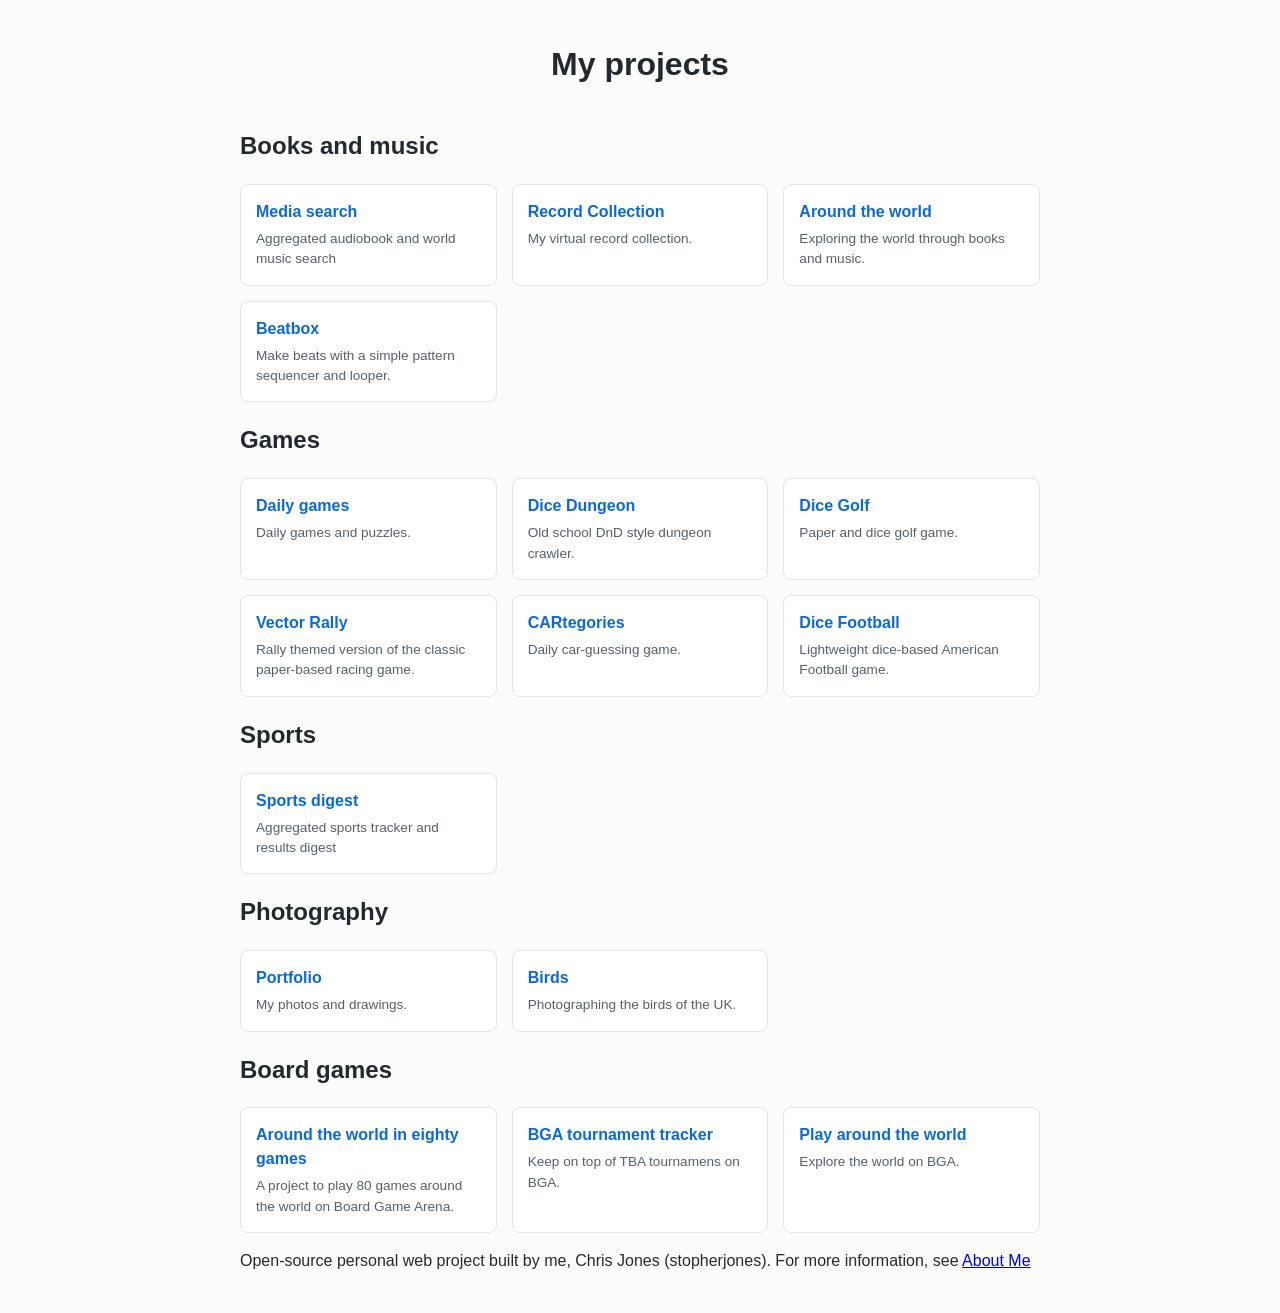
==== index.html @ 6e975156 "Reorganize sections and add new game entries" ====
<!DOCTYPE html>
<html lang="en">

<head>
    <meta charset="UTF-8">
    <meta name="viewport" content="width=device-width, initial-scale=1.0">
    <title>Projects | stopherjones</title>
    <link rel="icon" href="favicon.jpg" type="image/jpg">
    <link rel="stylesheet" href="style.css">
    <meta name="google-site-verification" content="z9n0lhtaop9VH_-yYuA5LYSZueR5IFPOXtmz3ffvnMw" />
</head>

<body>
    <header>
        <h1>My projects</h1>
    </header>

    <main>
        <section class="section-group">
            <h2>Books and music</h2>
            <div class="grid">
                <a href="https://stopherjones.github.io/media-search/" class="card">
                    <h3>Media search</h3>
                    <p>Aggregated audiobook and world music search</p>
                </a>

                <a href="https://stopherjones.github.io/record-collection/" class="card">
                    <h3>Record Collection</h3>
                    <p>My virtual record collection.</p>
                </a>

                <a href="https://stopherjones.github.io/around-the-world/" class="card">
                    <h3>Around the world</h3>
                    <p>Exploring the world through books and music.</p>
                </a>

                <a href="https://stopherjones.github.io/beatbox/" class="card">
                    <h3>Beatbox</h3>
                    <p>Make beats with a simple pattern sequencer and looper.</p>
                </a>
            </div>
        </section>

        <section class="section-group">
            <h2>Games</h2>
            <div class="grid">
                <a href="https://stopherjones.github.io/daily-games/" class="card">
                    <h3>Daily games</h3>
                    <p>Daily games and puzzles.</p>
                </a>

                <a href="https://stopherjones.github.io/dice-dungeon/" class="card">
                    <h3>Dice Dungeon</h3>
                    <p>Old school DnD style dungeon crawler.</p>
                </a>

                <a href="https://stopherjones.github.io/paper-golf/" class="card">
                    <h3>Dice Golf</h3>
                    <p>Paper and dice golf game.</p>
                </a>

                <a href="https://stopherjones.github.io/vector-rally/" class="card">
                    <h3>Vector Rally</h3>
                    <p>Rally themed version of the classic paper-based racing game.</p>
                </a>

                <a href="https://cartegories.netlify.app/" class="card">
                    <h3>CARtegories</h3>
                    <p>Daily car-guessing game.</p>
                </a>

                <a href="https://stopherjones.github.io/dice-football/" class="card">
                    <h3>Dice Football</h3>
                    <p>Lightweight dice-based American Football game.</p>
                </a>
            </div>
        </section>

                <section class="section-group">
            <h2>Sports</h2>
            <div class="grid">
                <a href="https://stopherjones.github.io/sports-digest/" class="card">
                    <h3>Sports digest</h3>
                    <p>Aggregated sports tracker and results digest</p>
                </a>
            </div>
        </section>

        <section class="section-group">
            <h2>Photography</h2>
            <div class="grid">
                <a href="https://stopherjones.github.io/portfolio/" class="card">
                    <h3>Portfolio</h3>
                    <p>My photos and drawings.</p>
                </a>

                <a href="https://stopherjones.github.io/birds/" class="card">
                    <h3>Birds</h3>
                    <p>Photographing the birds of the UK.</p>
                </a>
            </div>
        </section>

        <section class="section-group">
            <h2>Board games</h2>
            <div class="grid">
                <a href="https://stopherjones.github.io/around-the-world-in-eighty-games/" class="card">
                    <h3>Around the world in eighty games</h3>
                    <p>A project to play 80 games around the world on Board Game Arena.</p>
                </a>

                <a href="https://stopherjones.github.io/BGA-tournaments/" class="card">
                    <h3>BGA tournament tracker</h3>
                    <p>Keep on top of TBA tournamens on BGA.</p>
                </a>

                <a href="https://stopherjones.github.io/play-around-the-world/" class="card">
                    <h3>Play around the world</h3>
                    <p>Explore the world on BGA.</p>
                </a>
            </div>
        </section>
    </main>

    <footer>
        <p>Open-source personal web project built by me, Chris Jones (stopherjones). For more information, see <a href="https://stopherjones.github.io/about.html">About Me</a></p>
    </footer>
</body>

</html>
---- style.css ----
/* Core Page Layout */
body {
    font-family: -apple-system, BlinkMacSystemFont, "Segoe UI", Roboto, sans-serif;
    line-height: 1.5;
    max-width: 800px;
    margin: 40px auto;
    padding: 0 20px;
    background-color: #fcfcfc;
    color: #24292f;
}

h1 { 
    text-align: center; 
    margin-bottom: 40px; 
}

p {
    margin-bottom: 16px;
    color: #24292f;
}

/* About Page List Layout (.badge-list) */
.badge-list {
    list-style: none;
    padding: 0;
    margin: 24px 0 32px 0;
}

.badge-list li {
    margin-bottom: 12px;
    font-size: 0.95rem;
    color: #57606a;
}

/* Text links using class="card" inside list items */
.badge-list .card {
    color: #0969da;
    text-decoration: none;
    border: none;
    padding: 0;
    background: transparent;
}

.badge-list .card:hover {
    text-decoration: underline;
}

/* Button Styling (.btn) */
.btn {
    display: inline-block;
    margin-top: 12px;
    padding: 8px 16px;
    background-color: #0969da;
    color: #ffffff;
    text-decoration: none;
    border-radius: 6px;
    font-weight: 500;
    font-size: 0.9rem;
    transition: background-color 0.2s;
}

.btn:hover {
    background-color: #0451a5;
    color: #ffffff;
}

/* Index Page Grid Layout (Preserved) */
.grid {
    display: grid;
    grid-template-columns: repeat(auto-fill, minmax(220px, 1fr));
    gap: 15px;
}

.grid .card {
    display: block;
    background: white;
    padding: 15px;
    border-radius: 8px;
    border: 1px solid #e1e4e8;
    text-decoration: none;
    color: #24292f;
    transition: border-color 0.2s;
}

.grid .card:hover {
    border-color: #0969da;
}

.grid .card h3 {
    margin: 0 0 5px 0;
    font-size: 1rem;
    color: #0969da;
}

.grid .card p {
    margin: 0;
    font-size: 0.85rem;
    color: #57606a;
}
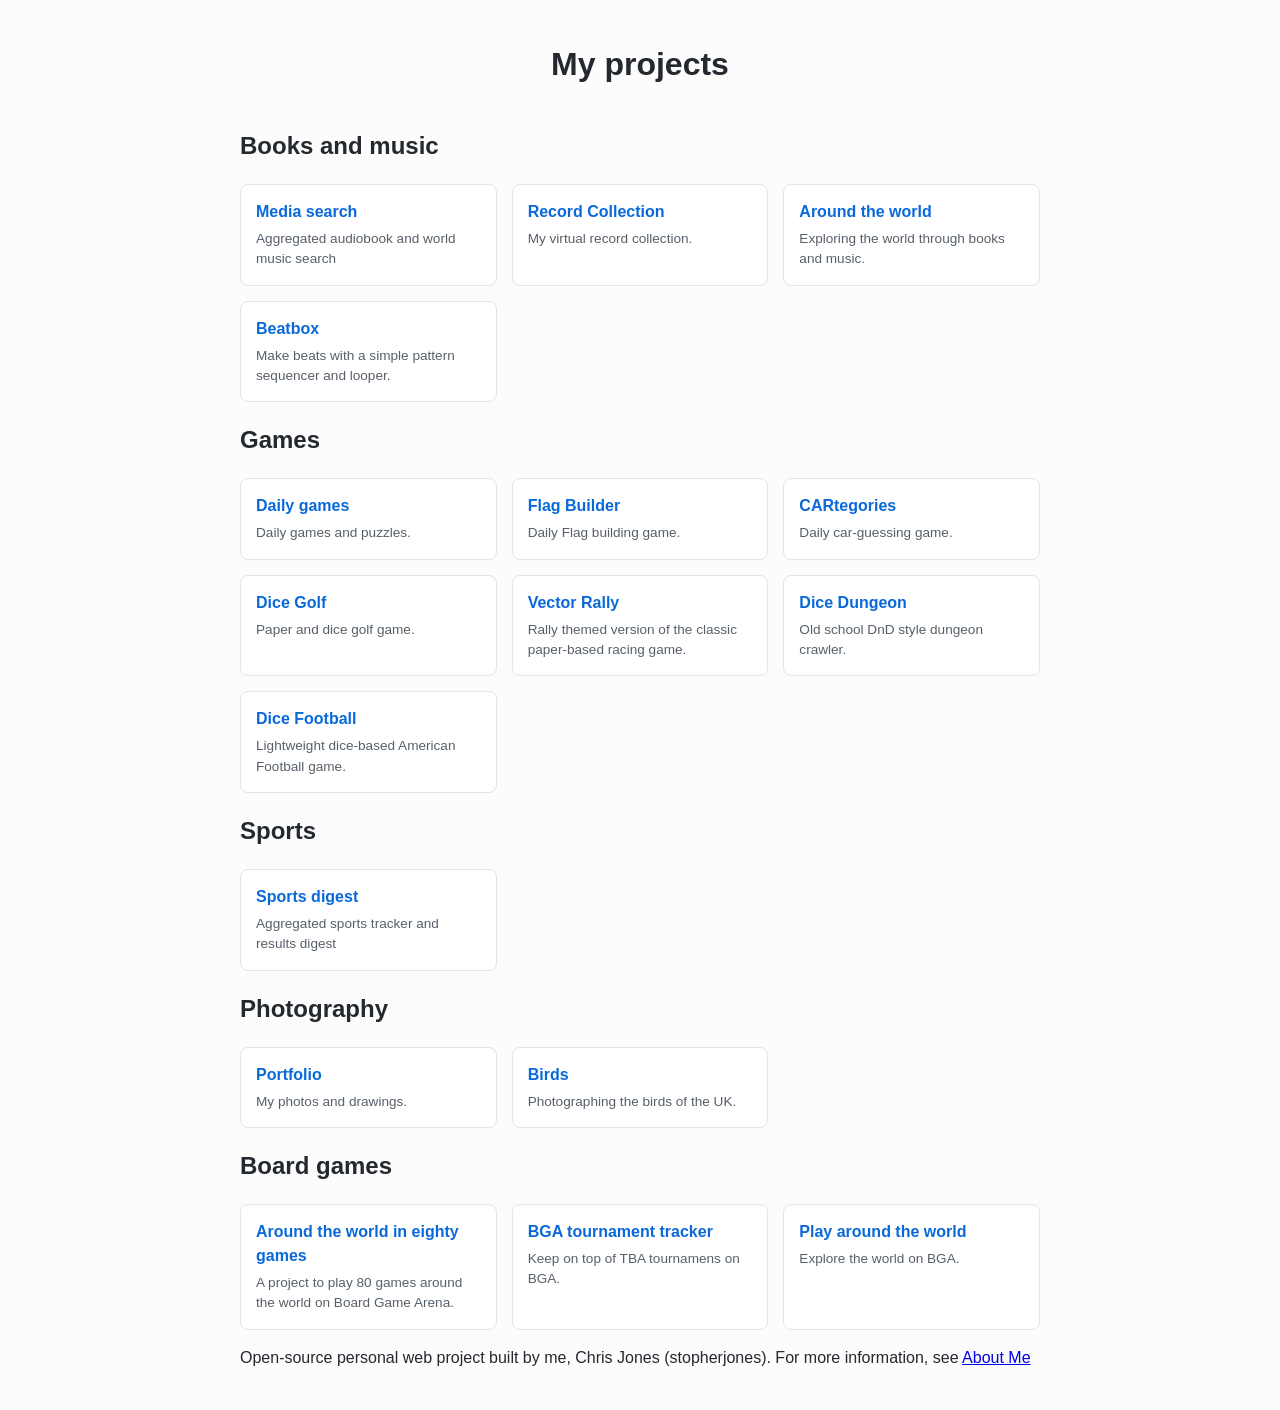
==== commit c742c50f: "Add Flag Builder" ====
--- a/index.html
+++ b/index.html
@@ -49,9 +49,14 @@
                     <p>Daily games and puzzles.</p>
                 </a>
 
-                <a href="https://stopherjones.github.io/dice-dungeon/" class="card">
-                    <h3>Dice Dungeon</h3>
-                    <p>Old school DnD style dungeon crawler.</p>
+                <a href="https://stopherjones.github.io/flag-builder/" class="card">
+                    <h3>Flag Builder</h3>
+                    <p>Daily Flag building game.</p>
+                </a>
+
+                <a href="https://cartegories.netlify.app/" class="card">
+                    <h3>CARtegories</h3>
+                    <p>Daily car-guessing game.</p>
                 </a>
 
                 <a href="https://stopherjones.github.io/paper-golf/" class="card">
@@ -64,9 +69,9 @@
                     <p>Rally themed version of the classic paper-based racing game.</p>
                 </a>
 
-                <a href="https://cartegories.netlify.app/" class="card">
-                    <h3>CARtegories</h3>
-                    <p>Daily car-guessing game.</p>
+                <a href="https://stopherjones.github.io/dice-dungeon/" class="card">
+                    <h3>Dice Dungeon</h3>
+                    <p>Old school DnD style dungeon crawler.</p>
                 </a>
 
                 <a href="https://stopherjones.github.io/dice-football/" class="card">
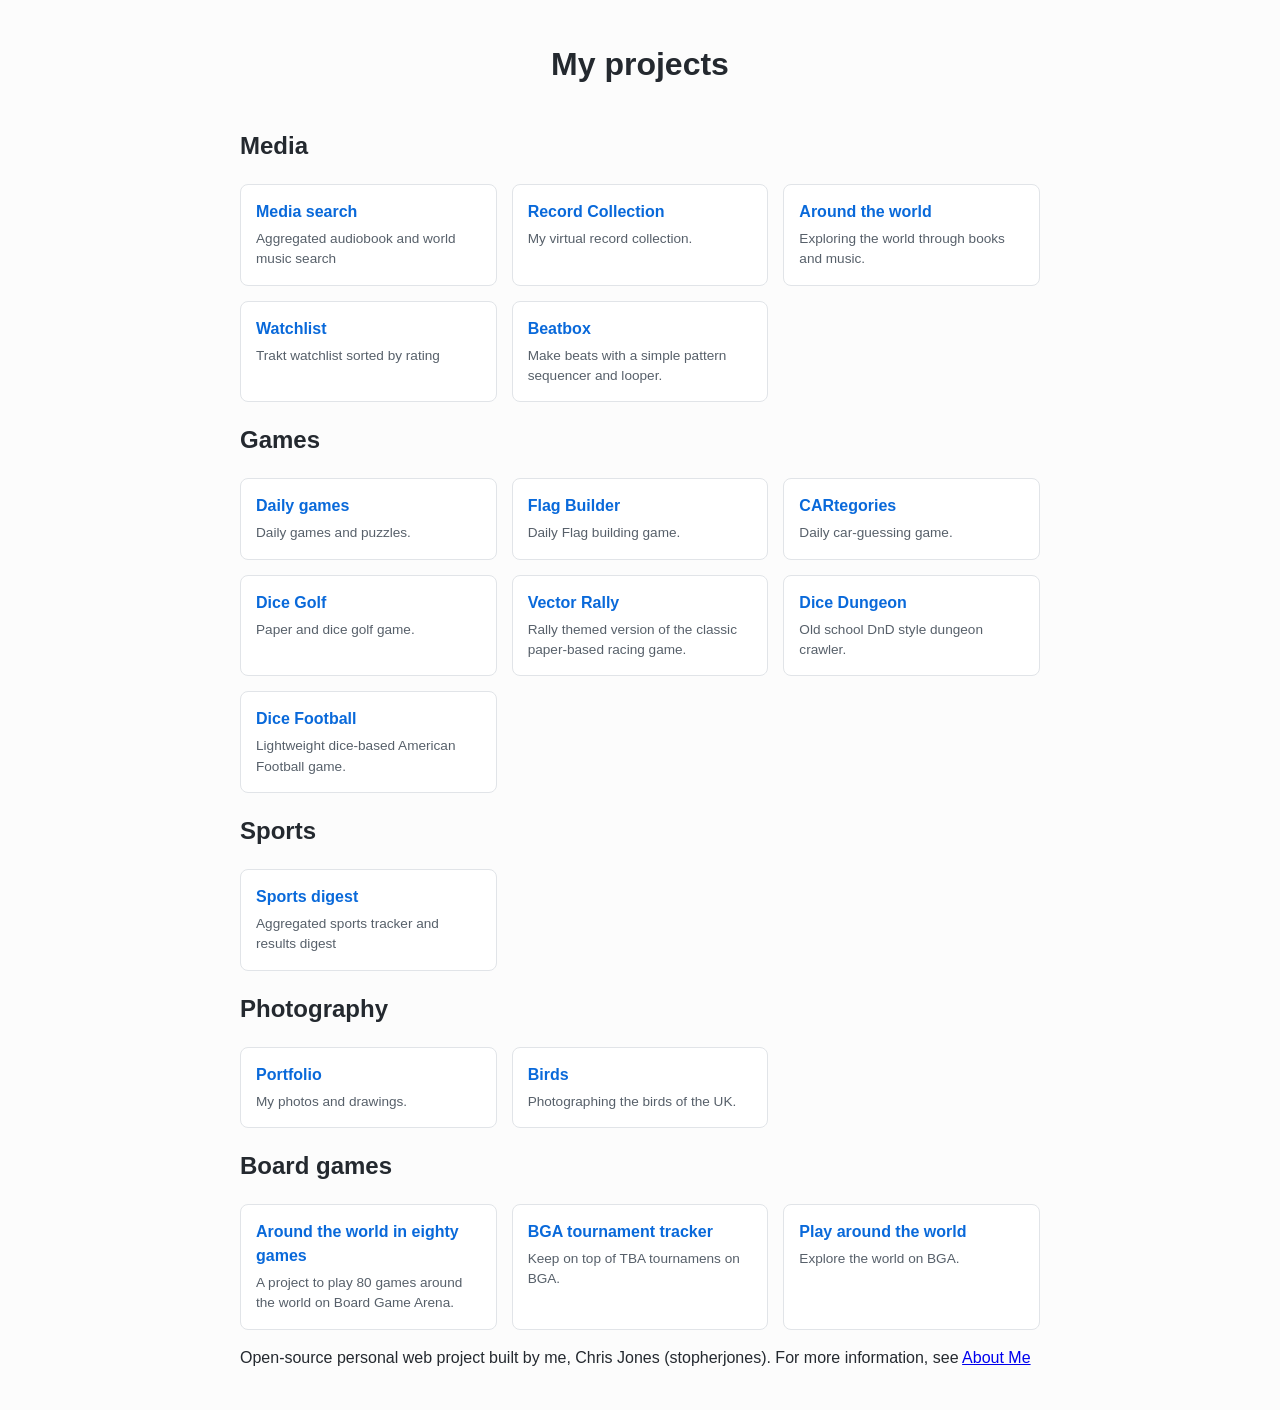
==== commit 35166856: "Change 'Books and music' to 'Media' and add watchlist Updated section heading and added a new card f" ====
--- a/index.html
+++ b/index.html
@@ -17,7 +17,7 @@
 
     <main>
         <section class="section-group">
-            <h2>Books and music</h2>
+            <h2>Media</h2>
             <div class="grid">
                 <a href="https://stopherjones.github.io/media-search/" class="card">
                     <h3>Media search</h3>
@@ -32,6 +32,11 @@
                 <a href="https://stopherjones.github.io/around-the-world/" class="card">
                     <h3>Around the world</h3>
                     <p>Exploring the world through books and music.</p>
+                </a>
+
+                <a href="https://stopherjones.github.io/watchlist/" class="card">
+                    <h3>Watchlist</h3>
+                    <p>Trakt watchlist sorted by rating</p>
                 </a>
 
                 <a href="https://stopherjones.github.io/beatbox/" class="card">
@@ -59,7 +64,7 @@
                     <p>Daily car-guessing game.</p>
                 </a>
 
-                <a href="https://stopherjones.github.io/paper-golf/" class="card">
+                <a href="https://stopherjones.github.io/dice-golf/" class="card">
                     <h3>Dice Golf</h3>
                     <p>Paper and dice golf game.</p>
                 </a>
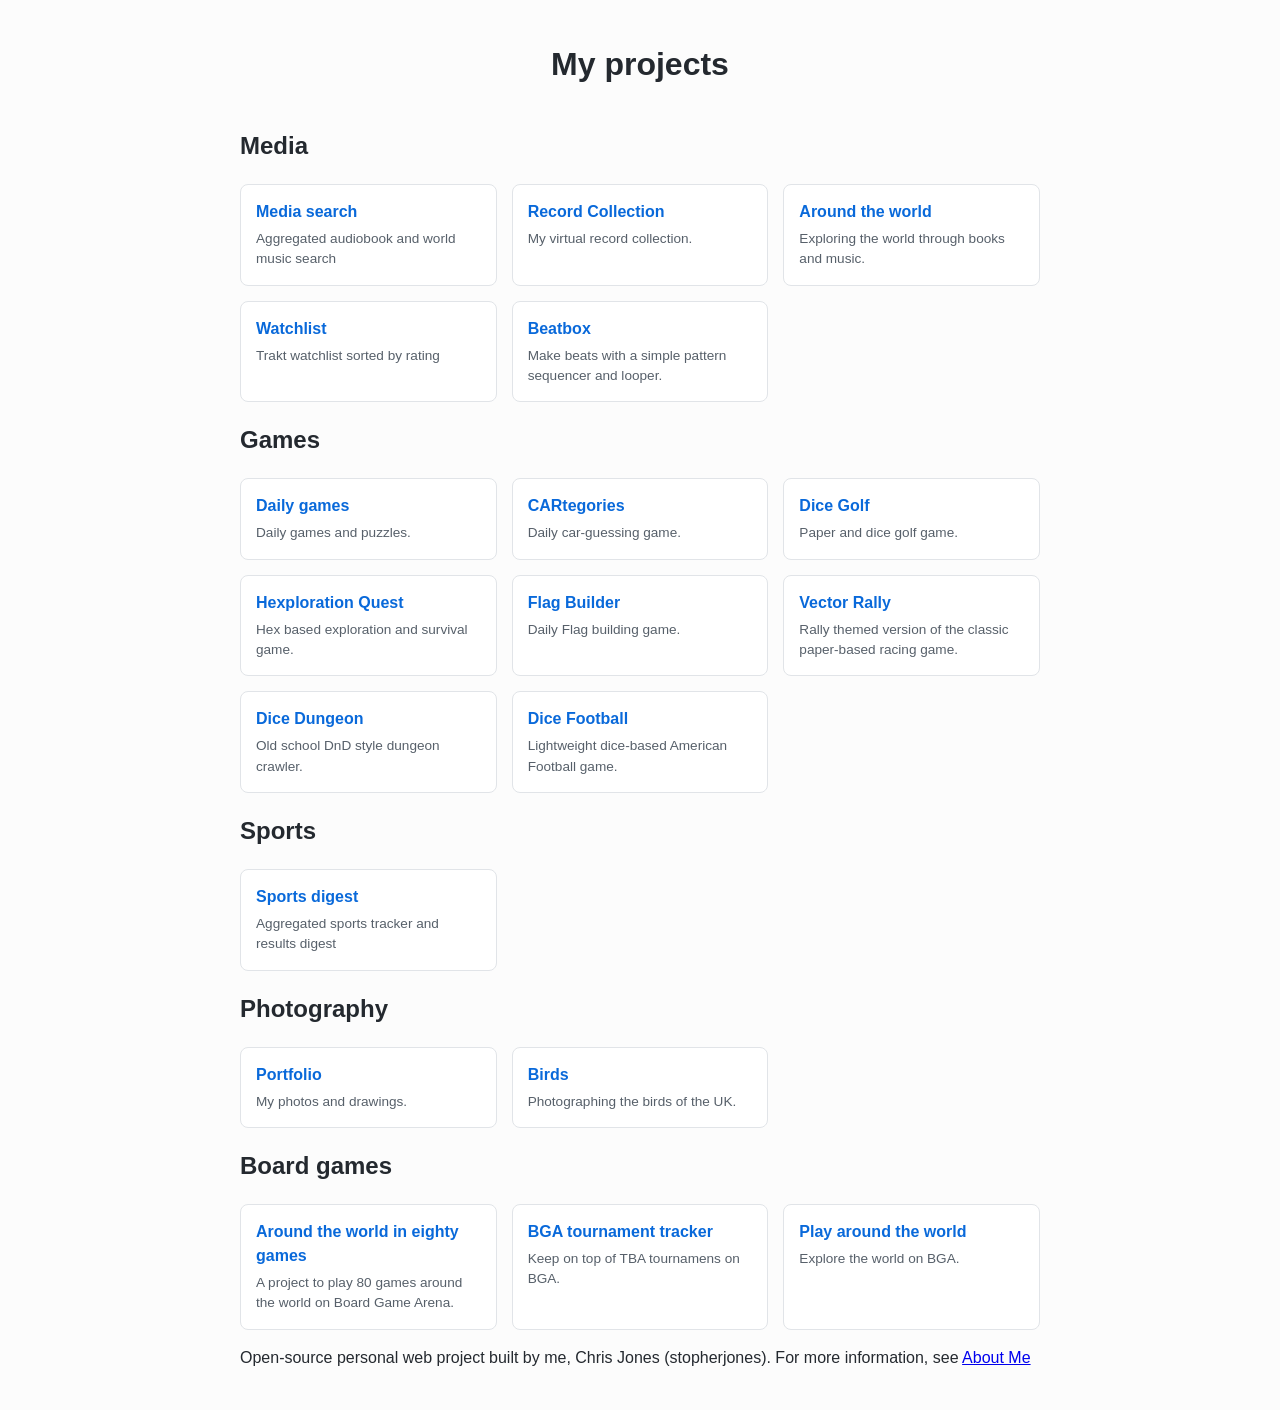
==== commit 02da73f0: "Update game links in index.html Removed the Flag Builder link and added Hexploration Quest." ====
--- a/index.html
+++ b/index.html
@@ -53,12 +53,7 @@
                     <h3>Daily games</h3>
                     <p>Daily games and puzzles.</p>
                 </a>
-
-                <a href="https://stopherjones.github.io/flag-builder/" class="card">
-                    <h3>Flag Builder</h3>
-                    <p>Daily Flag building game.</p>
-                </a>
-
+                
                 <a href="https://cartegories.netlify.app/" class="card">
                     <h3>CARtegories</h3>
                     <p>Daily car-guessing game.</p>
@@ -67,6 +62,16 @@
                 <a href="https://stopherjones.github.io/dice-golf/" class="card">
                     <h3>Dice Golf</h3>
                     <p>Paper and dice golf game.</p>
+                </a>
+
+                 <a href="https://stopherjones.github.io/hexploration-quest/" class="card">
+                    <h3>Hexploration Quest</h3>
+                    <p>Hex based exploration and survival game.</p>
+                 </a>
+
+                <a href="https://stopherjones.github.io/flag-builder/" class="card">
+                    <h3>Flag Builder</h3>
+                    <p>Daily Flag building game.</p>
                 </a>
 
                 <a href="https://stopherjones.github.io/vector-rally/" class="card">
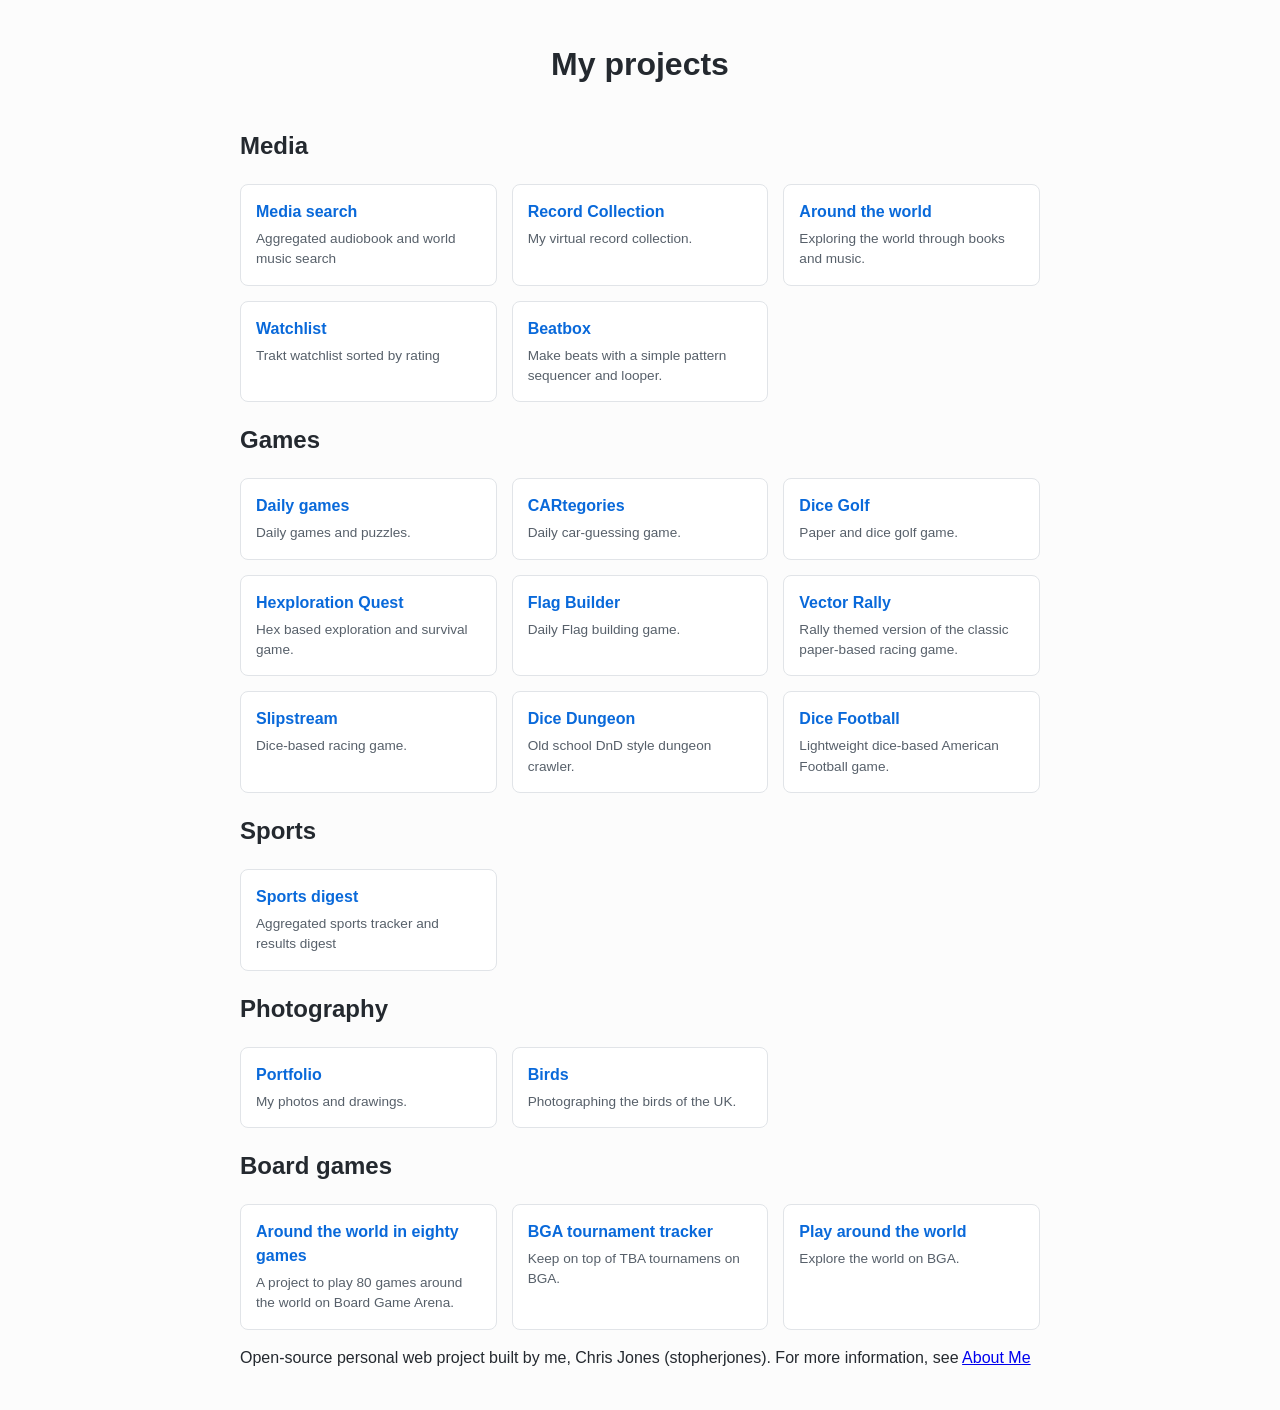
==== commit e5f90ae0: "Add Slipstream game link to index.html" ====
--- a/index.html
+++ b/index.html
@@ -79,6 +79,11 @@
                     <p>Rally themed version of the classic paper-based racing game.</p>
                 </a>
 
+                <a href="https://stopherjones.github.io/slipstream/" class="card">
+                    <h3>Slipstream</h3>
+                    <p>Dice-based racing game.</p>
+                </a>
+
                 <a href="https://stopherjones.github.io/dice-dungeon/" class="card">
                     <h3>Dice Dungeon</h3>
                     <p>Old school DnD style dungeon crawler.</p>
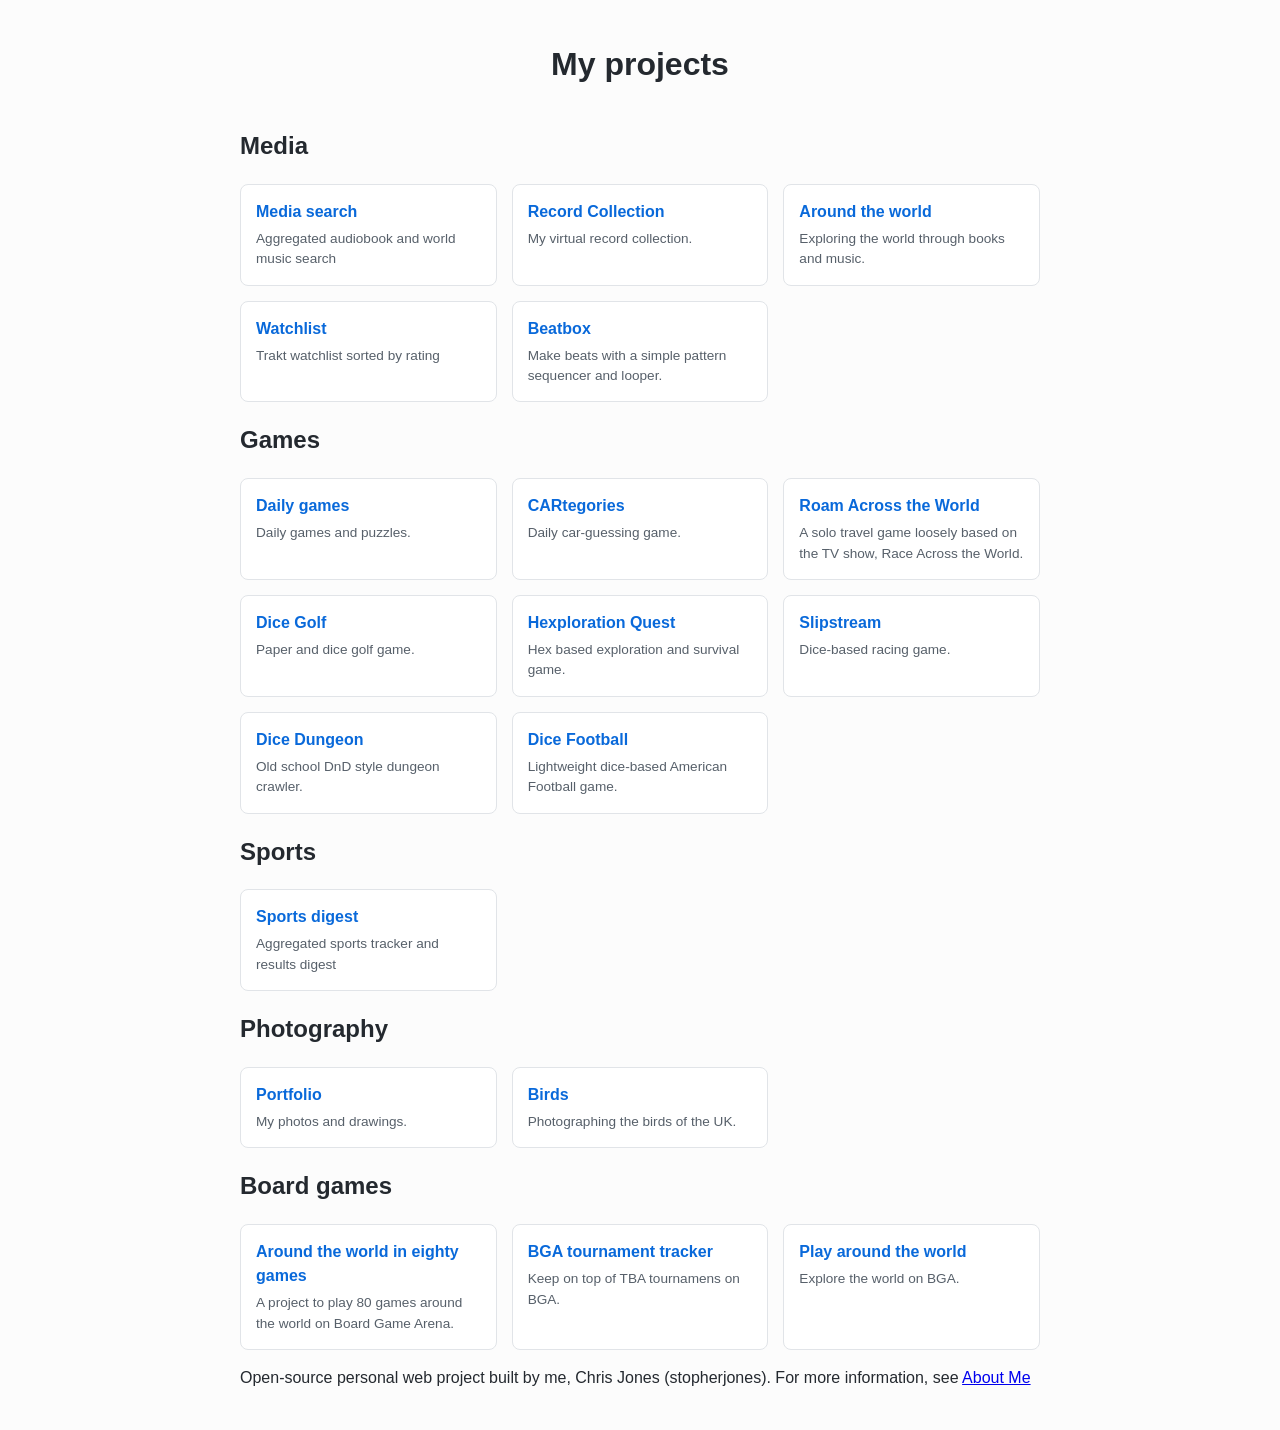
==== commit ff10a3cc: "Update game links in index.html Added a new game link for 'Roam Across the World' and removed links " ====
--- a/index.html
+++ b/index.html
@@ -59,6 +59,11 @@
                     <p>Daily car-guessing game.</p>
                 </a>
 
+                <a href="https://cstopherjones.github.io/roam-acrsso-the-world/" class="card">
+                    <h3>Roam Across the World</h3>
+                    <p>A solo travel game loosely based on the TV show, Race Across the World.</p>
+                </a>
+
                 <a href="https://stopherjones.github.io/dice-golf/" class="card">
                     <h3>Dice Golf</h3>
                     <p>Paper and dice golf game.</p>
@@ -68,16 +73,6 @@
                     <h3>Hexploration Quest</h3>
                     <p>Hex based exploration and survival game.</p>
                  </a>
-
-                <a href="https://stopherjones.github.io/flag-builder/" class="card">
-                    <h3>Flag Builder</h3>
-                    <p>Daily Flag building game.</p>
-                </a>
-
-                <a href="https://stopherjones.github.io/vector-rally/" class="card">
-                    <h3>Vector Rally</h3>
-                    <p>Rally themed version of the classic paper-based racing game.</p>
-                </a>
 
                 <a href="https://stopherjones.github.io/slipstream/" class="card">
                     <h3>Slipstream</h3>
